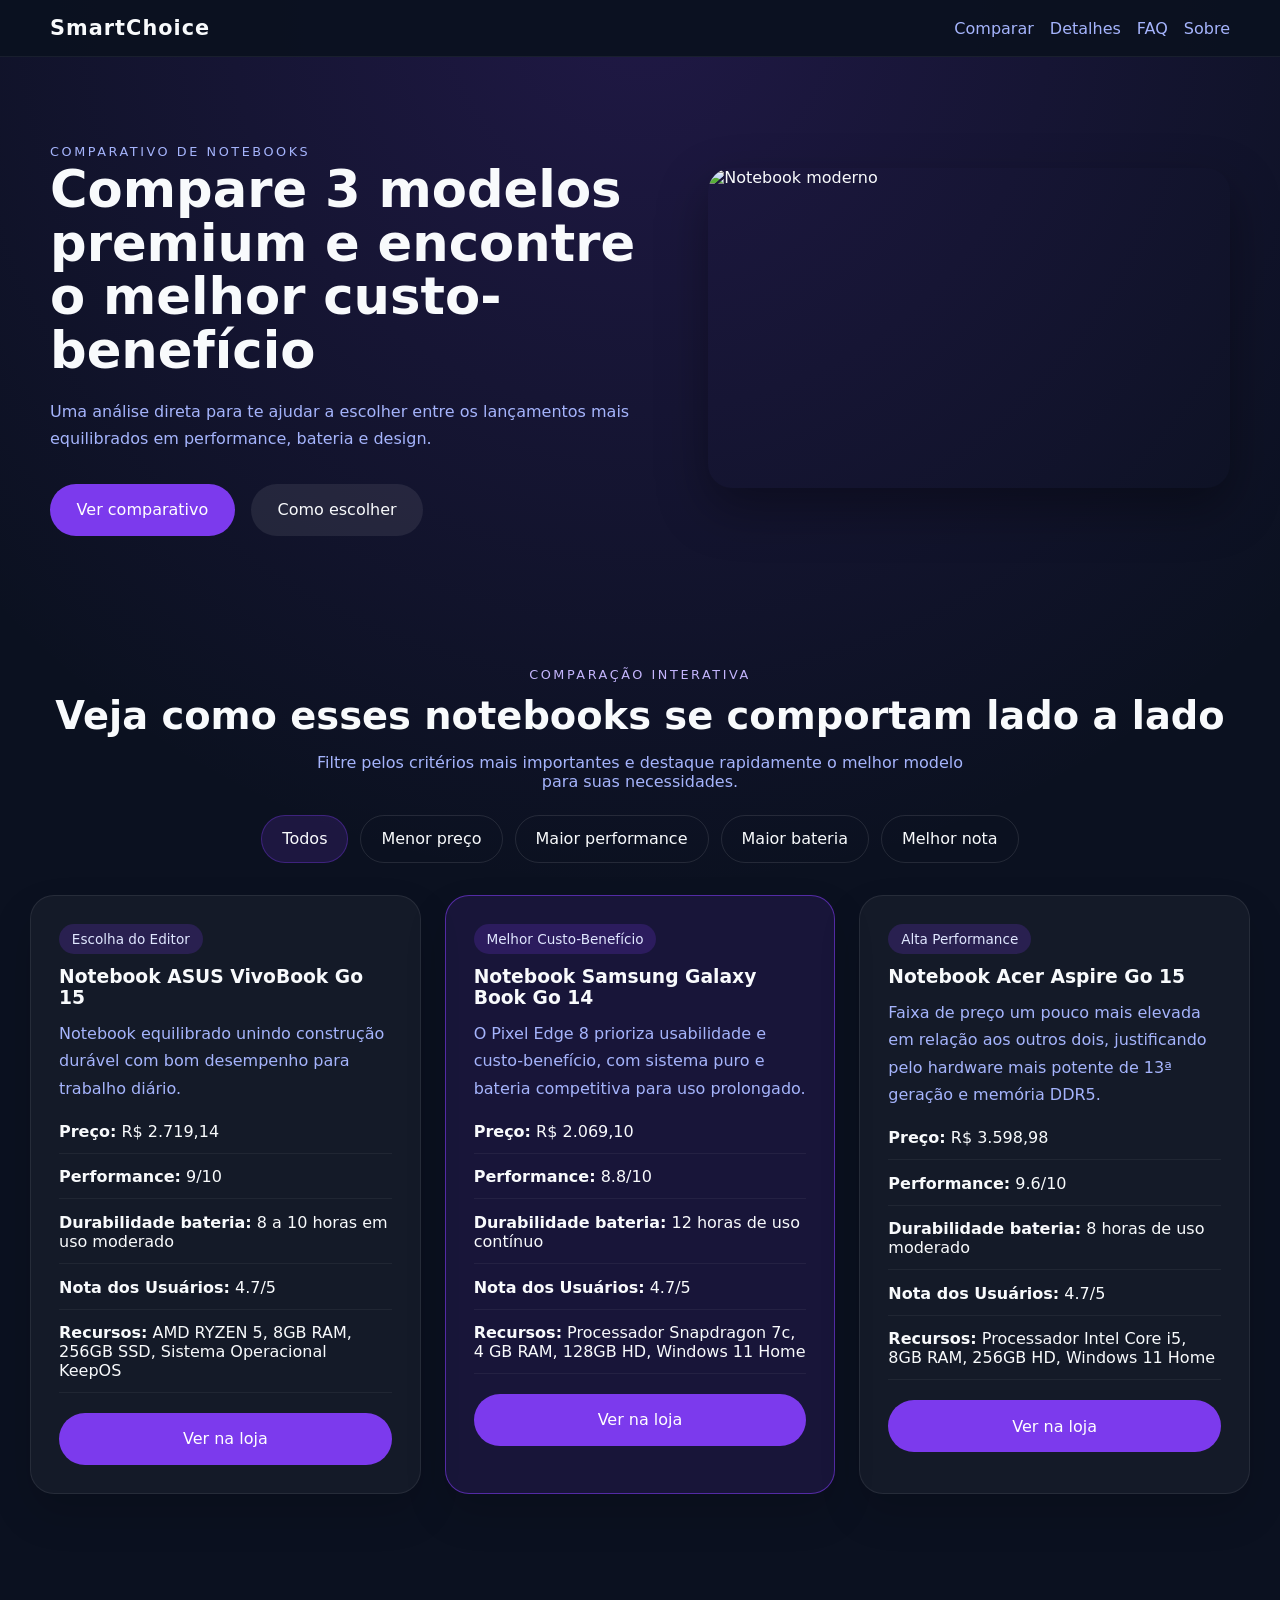
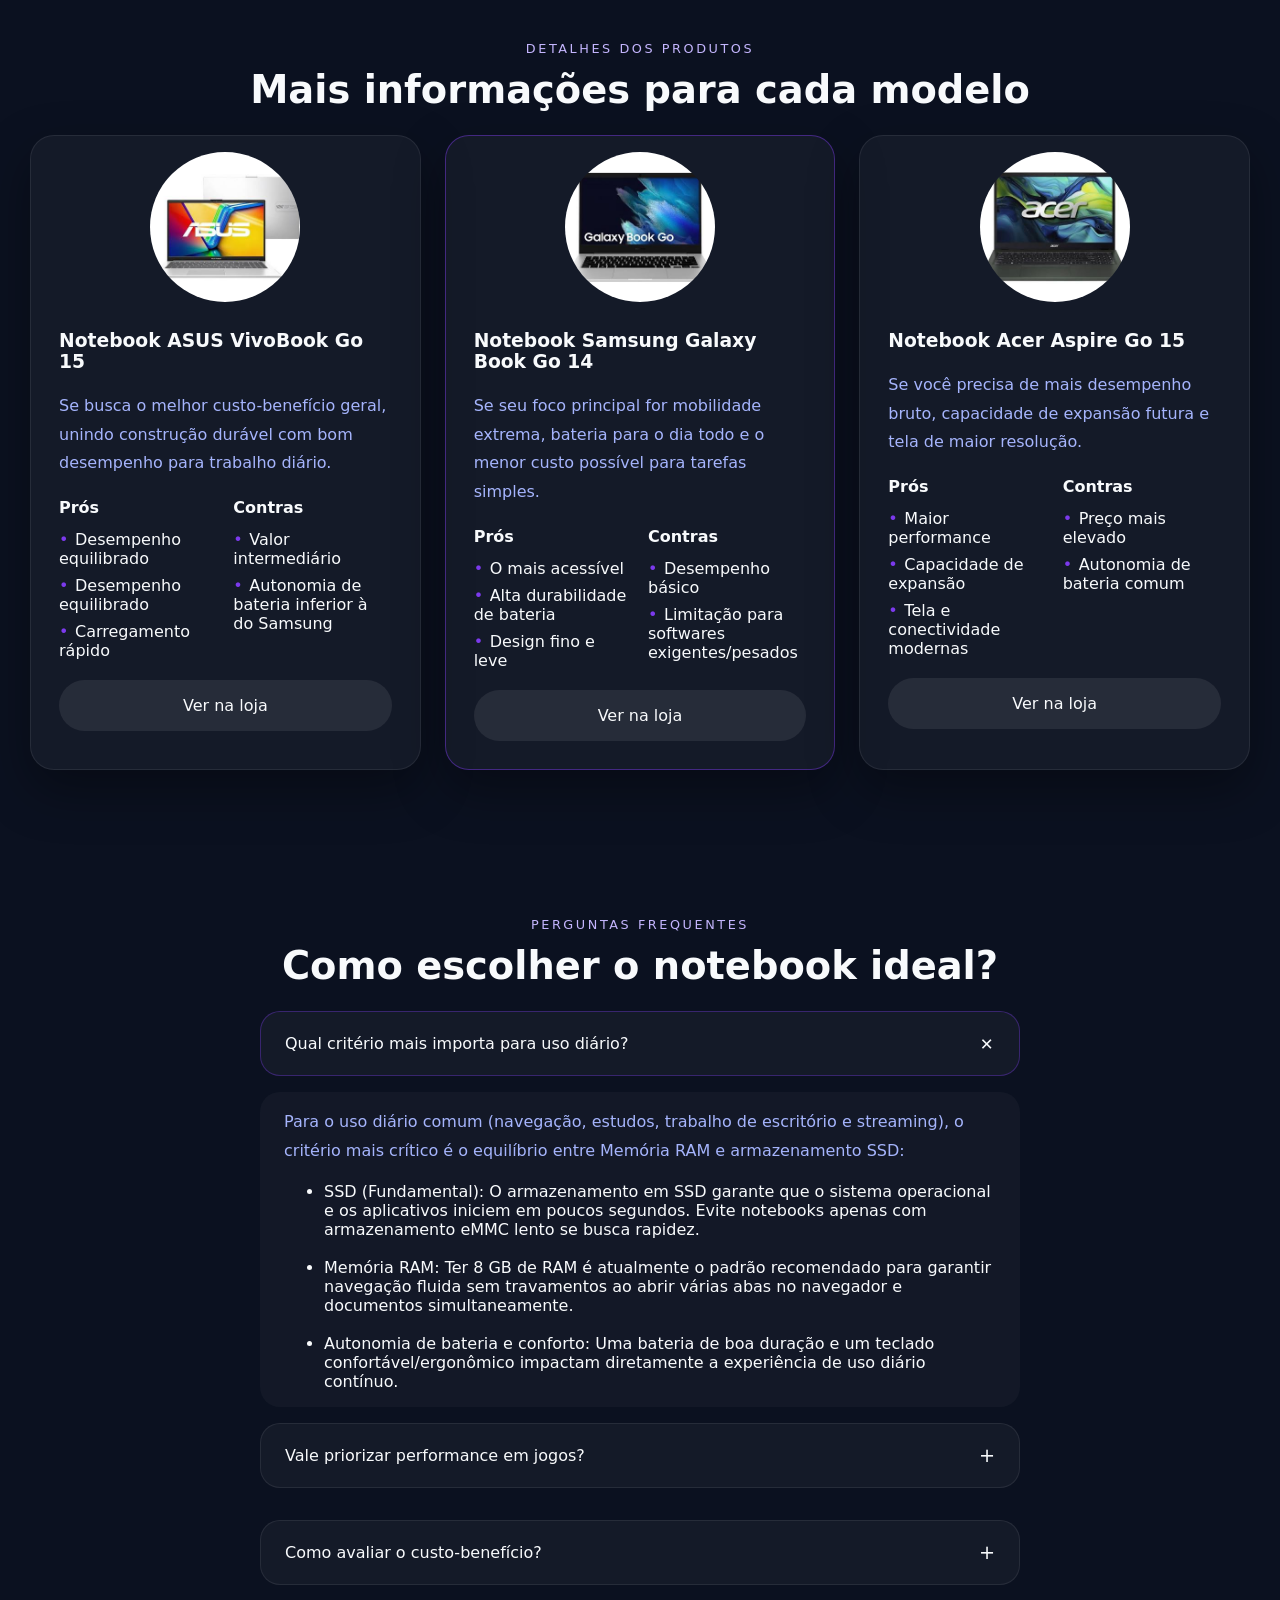
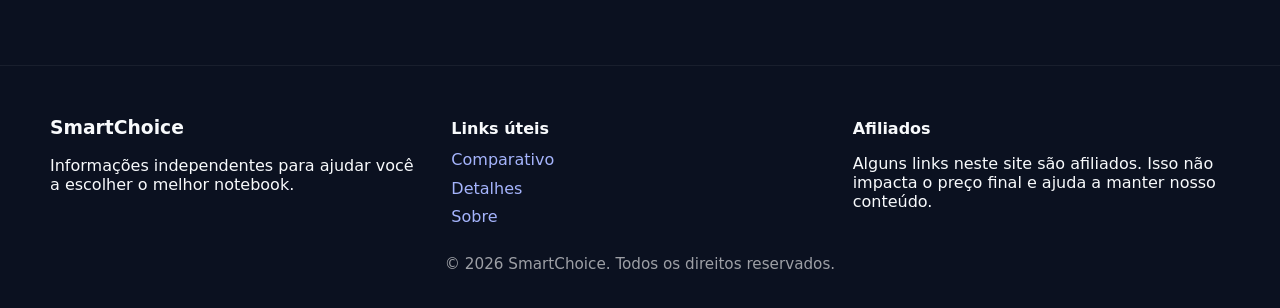
==== index.html @ 3fd03616 "add landing page MVP teste Google Ads" ====
<!DOCTYPE html>
<html lang="pt-BR">

<head>
    <meta charset="UTF-8" />
    <meta name="viewport" content="width=device-width, initial-scale=1.0" />
    <title>Comparativo de Produtos | SmartChoice</title>
    <link rel="stylesheet" href="css/style.css" />
</head>

<body>
    <header class="site-header">
        <div class="container header-inner">
            <a href="index.html" class="logo">SmartChoice</a>
            <nav class="main-nav">
                <a href="#comparativo">Comparar</a>
                <a href="#detalhes">Detalhes</a>
                <a href="#faq">FAQ</a>
                <a href="pages/sobre.html">Sobre</a>
            </nav>
        </div>
    </header>

    <main>
        <section class="hero">
            <div class="container hero-content">
                <div>
                    <p class="eyebrow">Comparativo de Notebooks</p>
                    <h1>Compare 3 modelos premium e encontre o melhor custo-benefício</h1>
                    <p>Uma análise direta para te ajudar a escolher entre os lançamentos mais equilibrados em
                        performance, bateria e design.</p>
                    <div class="hero-actions">
                        <a href="#comparativo" class="btn btn-primary">Ver comparativo</a>
                        <a href="#faq" class="btn btn-secondary">Como escolher</a>
                    </div>
                </div>
                <div class="hero-card">
                    <img src="https://images.unsplash.com/photo-1511707171634-5f897ff02aa9?auto=format&fit=crop&w=800&q=80"
                        alt="Notebook moderno" />
                </div>
            </div>
        </section>

        <section id="comparativo" class="section-comparison">
            <div class="container section-header">
                <span class="section-label">Comparação Interativa</span>
                <h2>Veja como esses notebooks se comportam lado a lado</h2>
                <p>Filtre pelos critérios mais importantes e destaque rapidamente o melhor modelo para suas
                    necessidades.</p>
            </div>

            <div class="comparison-filters">
                <button class="filter-btn active" data-criteria="all">Todos</button>
                <button class="filter-btn" data-criteria="preco">Menor preço</button>
                <button class="filter-btn" data-criteria="performance">Maior performance</button>
                <button class="filter-btn" data-criteria="durabilidade">Maior bateria</button>
                <button class="filter-btn" data-criteria="nota">Melhor nota</button>
            </div>

            <div class="comparison-grid">
                <div class="comparison-card">
                    <div class="card-head">
                        <span class="card-tag">Escolha do Editor</span>
                        <h3>Notebook ASUS VivoBook Go 15</h3>
                        <p>Notebook equilibrado unindo construção durável com bom desempenho para trabalho diário.</p>
                    </div>
                    <ul class="comparison-list">
                        <li><strong>Preço:</strong> R$ 2.719,14 </li>
                        <li><strong>Performance:</strong> 9/10</li>
                        <li><strong>Durabilidade bateria:</strong> 8 a 10 horas em uso moderado</li>
                        <li><strong>Nota dos Usuários:</strong> 4.7/5</li>
                        <li><strong>Recursos:</strong> AMD RYZEN 5, 8GB RAM, 256GB SSD, Sistema Operacional KeepOS</li>
                    </ul>
                    <a href="https://link.amazon/B0fWZZ9QC" target="_blank" rel="noopener" class="btn btn-primary">Ver
                        na
                        loja</a>
                </div>

                <div class="comparison-card highlight">
                    <div class="card-head">
                        <span class="card-tag">Melhor Custo-Benefício</span>
                        <h3>Notebook Samsung Galaxy Book Go 14</h3>
                        <p>O Pixel Edge 8 prioriza usabilidade e custo-benefício, com sistema puro e bateria competitiva
                            para uso prolongado.</p>
                    </div>
                    <ul class="comparison-list">
                        <li><strong>Preço:</strong> R$ 2.069,10</li>
                        <li><strong>Performance:</strong> 8.8/10</li>
                        <li><strong>Durabilidade bateria:</strong> 12 horas de uso contínuo</li>
                        <li><strong>Nota dos Usuários:</strong> 4.7/5</li>
                        <li><strong>Recursos:</strong> Processador Snapdragon 7c, 4 GB RAM, 128GB HD, Windows 11 Home
                        </li>
                    </ul>
                    <a href="https://link.amazon/B00CKFrEO" target="_blank" rel="noopener" class="btn btn-primary">Ver
                        na
                        loja</a>
                </div>

                <div class="comparison-card">
                    <div class="card-head">
                        <span class="card-tag">Alta Performance</span>
                        <h3>Notebook Acer Aspire Go 15</h3>
                        <p>Faixa de preço um pouco mais elevada em relação aos outros dois, justificando pelo hardware
                            mais potente de 13ª geração e memória DDR5.</p>
                    </div>
                    <ul class="comparison-list">
                        <li><strong>Preço:</strong> R$ 3.598,98</li>
                        <li><strong>Performance:</strong> 9.6/10</li>
                        <li><strong>Durabilidade bateria:</strong> 8 horas de uso moderado</li>
                        <li><strong>Nota dos Usuários:</strong> 4.7/5</li>
                        <li><strong>Recursos:</strong> Processador Intel Core i5, 8GB RAM, 256GB HD, Windows 11 Home
                        </li>
                    </ul>
                    <a href="https://link.amazon/B01IWpJRs" target="_blank" rel="noopener" class="btn btn-primary">Ver
                        na
                        loja</a>
                </div>
            </div>
        </section>

        <section id="detalhes" class="section-details">
            <div class="container section-header">
                <span class="section-label">Detalhes dos Produtos</span>
                <h2>Mais informações para cada modelo</h2>
            </div>

            <div class="product-details-grid">
                <article class="product-card">
                    <div class="image-wrapper">
                        <img src="img/Asus VivoBook.jpg" alt="Galaxy Nova S23" />
                    </div>

                    <div class="product-body">
                        <h3>Notebook ASUS VivoBook Go 15</h3>
                        <p>Se busca o melhor custo-benefício geral, unindo construção durável com bom desempenho para
                            trabalho diário.</p>
                        <div class="pros-cons">
                            <div>
                                <h4>Prós</h4>
                                <ul>
                                    <li>Desempenho equilibrado</li>
                                    <li>Desempenho equilibrado</li>
                                    <li>Carregamento rápido</li>
                                </ul>
                            </div>
                            <div>
                                <h4>Contras</h4>
                                <ul>
                                    <li>Valor intermediário</li>
                                    <li>Autonomia de bateria inferior à do Samsung</li>
                                </ul>
                            </div>
                        </div>
                        <a href="https://link.amazon/B0fWZZ9QC" target="_blank" rel="noopener"
                            class="btn btn-secondary">Ver
                            na loja</a>
                    </div>
                </article>

                <article class="product-card featured-card">
                    <div class="image-wrapper">
                        <img src="img/Galaxy book.jpg" alt="Pixel Edge 8" />
                    </div>

                    <div class="product-body">
                        <h3>Notebook Samsung Galaxy Book Go 14</h3>
                        <p>Se seu foco principal for mobilidade extrema, bateria para o dia todo e o menor custo
                            possível para tarefas simples.</p>
                        <div class="pros-cons">
                            <div>
                                <h4>Prós</h4>
                                <ul>
                                    <li>O mais acessível</li>
                                    <li>Alta durabilidade de bateria</li>
                                    <li>Design fino e leve</li>
                                </ul>
                            </div>
                            <div>
                                <h4>Contras</h4>
                                <ul>
                                    <li>Desempenho básico</li>
                                    <li>Limitação para softwares exigentes/pesados</li>
                                </ul>
                            </div>
                        </div>
                        <a href="https://link.amazon/B00CKFrEO" target="_blank" rel="noopener"
                            class="btn btn-secondary">Ver na loja</a>
                    </div>
                </article>

                <article class="product-card">
                    <div class="image-wrapper">
                        <img src="img/Acer Aspire.jpg" alt="iFocus 15" />
                    </div>
                    <div class="product-body">
                        <h3>Notebook Acer Aspire Go 15</h3>
                        <p>Se você precisa de mais desempenho bruto, capacidade de expansão futura e tela de maior
                            resolução.</p>
                        <div class="pros-cons">
                            <div>
                                <h4>Prós</h4>
                                <ul>
                                    <li>Maior performance</li>
                                    <li>Capacidade de expansão</li>
                                    <li>Tela e conectividade modernas</li>
                                </ul>
                            </div>
                            <div>
                                <h4>Contras</h4>
                                <ul>
                                    <li>Preço mais elevado</li>
                                    <li>Autonomia de bateria comum</li>
                                </ul>
                            </div>
                        </div>
                        <a href="https://link.amazon/B01IWpJRs" target="_blank" rel="noopener"
                            class="btn btn-secondary">Ver
                            na loja</a>
                    </div>
                </article>
            </div>
        </section>

        <section id="faq" class="section-faq">
            <div class="container section-header">
                <span class="section-label">Perguntas Frequentes</span>
                <h2>Como escolher o notebook ideal?</h2>
            </div>
            <div class="faq-accordion">
                <button class="accordion-item active">
                    <span>Qual critério mais importa para uso diário?</span>
                    <span class="accordion-icon">+</span>
                </button>
                <div class="accordion-panel">
                    <p>Para o uso diário comum (navegação, estudos, trabalho de escritório e streaming), o critério mais
                        crítico é o equilíbrio entre Memória RAM e armazenamento SSD:</p>

                    <ul>
                        <li>SSD (Fundamental): O armazenamento em SSD garante que o sistema operacional e os aplicativos
                            iniciem em poucos segundos. Evite notebooks apenas com armazenamento eMMC lento se busca
                            rapidez.</li><br>
                        <li>Memória RAM: Ter 8 GB de RAM é atualmente o padrão recomendado para garantir navegação
                            fluida sem travamentos ao abrir várias abas no navegador e documentos simultaneamente.</li>
                        <br>
                        <li>Autonomia de bateria e conforto: Uma bateria de boa duração e um teclado
                            confortável/ergonômico impactam diretamente a experiência de uso diário contínuo.</li>
                    </ul>
                </div>

                <button class="accordion-item">
                    <span>Vale priorizar performance em jogos?</span>
                    <span class="accordion-icon">+</span>
                </button>
                <div class="accordion-panel">
                    <p>Apenas se o foco em jogos for uma prioridade real da sua rotina.</p>
                    <ul>
                        <li>Notebooks comuns / de entrada: Geralmente possuem placas de vídeo integradas (como Intel
                            UHD/Iris Xe ou AMD Radeon Graphics). Eles conseguem rodar apenas jogos leves ou antigos em
                            configurações baixas.</li><br>
                        <li>Notebooks gamers / com foco em gráficos: Exigem placa de vídeo dedicada (GPU) e sistemas de
                            refrigeração robustos.</li><br>
                        <li>Pontos de atenção: Priorizar performance em jogos eleva consideravelmente o preço do
                            notebook, aumenta o peso/tamanho do aparelho e reduz bastante a autonomia da bateria fora da
                            tomada. Se você não pretende jogar com frequência, vale mais a pena investir em um modelo
                            intermediário leve e focado em produtividade.</li>
                    </ul>
                </div>

                <button class="accordion-item">
                    <span>Como avaliar o custo-benefício?</span>
                    <span class="accordion-icon">+</span>
                </button>
                <div class="accordion-panel">
                    <p>O custo-benefício não significa escolher o notebook mais barato, mas sim o modelo que entrega o
                        máximo de recursos necessários pelo menor preço possível. Para avaliar:</p>
                    <ul>
                        <li>Compare a ficha técnica na mesma faixa de preço: Verifique se o modelo oferece processador
                            mais recente (ex.: gerações mais novas da Intel ou AMD), tipo de memória mais rápida (ex.:
                            DDR5 em vez de DDR4) e tela Full HD.</li><br>
                        <li>Verifique a durabilidade e construção: Materiais de boa qualidade e certificações de
                            resistência aumentam o tempo de vida útil do equipamento sem necessidade de trocas precoces.
                        </li><br>
                        <li>Calcule a margem para expansão: Um notebook um pouco mais em conta, mas que permite
                            adicionar mais memória RAM ou SSD no futuro, costuma ter um custo-benefício superior a longo
                            prazo do que um modelo totalmente soldado.</li>
                    </ul>
                </div>
            </div>
        </section>
    </main>

    <footer class="site-footer">
        <div class="container footer-grid">
            <div>
                <h3>SmartChoice</h3>
                <p>Informações independentes para ajudar você a escolher o melhor notebook.</p>
            </div>
            <div>
                <h4>Links úteis</h4>
                <ul>
                    <li><a href="#comparativo">Comparativo</a></li>
                    <li><a href="#detalhes">Detalhes</a></li>
                    <li><a href="pages/sobre.html">Sobre</a></li>
                </ul>
            </div>
            <div>
                <h4>Afiliados</h4>
                <p>Alguns links neste site são afiliados. Isso não impacta o preço final e ajuda a manter nosso
                    conteúdo.</p>
            </div>
        </div>
        <div class="footer-bottom">
            <p>© 2026 SmartChoice. Todos os direitos reservados.</p>
        </div>
    </footer>

    <script src="js/main.js"></script>
</body>

</html>
---- css/style.css ----
:root {
  --bg: #0b1120;
  --surface: #111827;
  --surface-alt: #161f36;
  --text: #f8fafc;
  --muted: #a5b4fc;
  --accent: #7c3aed;
  --accent-soft: #c4b5fd;
  --border: rgba(255, 255, 255, 0.08);
  --shadow: 0 20px 50px rgba(0, 0, 0, 0.35);
  --radius: 24px;
  --max-width: 1180px;
}

* {
  box-sizing: border-box;
}

html {
  scroll-behavior: smooth;
}

body {
  margin: 0;
  font-family:
    Inter,
    system-ui,
    -apple-system,
    BlinkMacSystemFont,
    "Segoe UI",
    sans-serif;
  color: var(--text);
  background:
    radial-gradient(circle at top, rgba(124, 58, 237, 0.18), transparent 25%),
    #0b1120;
}

img {
  max-width: 100%;
  display: block;
}

a {
  color: inherit;
  text-decoration: none;
}

button {
  font: inherit;
}

.container {
  width: min(100%, calc(100vw - 2rem));
  max-width: var(--max-width);
  margin: 0 auto;
}

.site-header {
  position: sticky;
  top: 0;
  z-index: 20;
  background: rgba(11, 17, 32, 0.95);
  border-bottom: 1px solid rgba(255, 255, 255, 0.06);
}

.header-inner {
  display: flex;
  align-items: center;
  justify-content: space-between;
  gap: 1rem;
  padding: 1rem 0;
}

.logo {
  font-size: 1.3rem;
  font-weight: 700;
  letter-spacing: 0.05em;
}

.main-nav {
  display: flex;
  flex-wrap: wrap;
  gap: 1rem;
}

.main-nav a {
  color: var(--muted);
  transition: color 0.2s ease;
}

.main-nav a:hover {
  color: var(--text);
}

.hero {
  padding: 4rem 0 2rem;
}

.hero-content {
  display: grid;
  gap: 2rem;
  align-items: center;
}

.hero-content > div {
  max-width: 640px;
}

.eyebrow {
  display: inline-block;
  margin-bottom: 1rem;
  color: var(--accent);
  text-transform: uppercase;
  letter-spacing: 0.2em;
  font-size: 0.8rem;
}

.hero h1 {
  margin: 0;
  font-size: clamp(2.5rem, 4vw, 4rem);
  line-height: 1.05;
}

.hero p {
  margin: 1.25rem 0 0;
  color: var(--muted);
  max-width: 44rem;
  line-height: 1.7;
}

.hero-actions {
  display: flex;
  flex-wrap: wrap;
  gap: 1rem;
  margin-top: 2rem;
}

.hero-card {
  position: relative;
  min-height: 320px;
  border-radius: var(--radius);
  overflow: hidden;
  box-shadow: var(--shadow);
}

.hero-card img {
  width: 100%;
  height: 100%;
  object-fit: cover;
}

.btn {
  display: inline-flex;
  align-items: center;
  justify-content: center;
  padding: 0.95rem 1.6rem;
  border-radius: 999px;
  border: 1px solid transparent;
  transition:
    transform 0.2s ease,
    background-color 0.2s ease,
    color 0.2s ease;
}

.btn-primary {
  background: var(--accent);
  color: #fff;
}

.btn-primary:hover {
  transform: translateY(-1px);
  background: #6d28d9;
}

.btn-secondary {
  background: rgba(255, 255, 255, 0.08);
  color: var(--text);
}

.btn-secondary:hover {
  transform: translateY(-1px);
  background: rgba(255, 255, 255, 0.14);
}

.section-comparison{
    padding: 3rem 0;
    margin: 0 30px;
}

.section-header {
  text-align: center;
  padding: 3rem 0 1.5rem;
}

.section-header h2 {
  margin: 0.75rem auto 0;
  font-size: clamp(2rem, 3vw, 2.7rem);
  line-height: 1.1;
}

.section-header p {
  margin: 1rem auto 0;
  color: var(--muted);
  max-width: 42rem;
}

.section-label {
  color: var(--accent-soft);
  letter-spacing: 0.2em;
  text-transform: uppercase;
  font-size: 0.8rem;
}

.comparison-filters {
  display: flex;
  flex-wrap: wrap;
  gap: 0.75rem;
  justify-content: center;
  margin-bottom: 2rem;
}

.filter-btn {
  border: 1px solid rgba(255, 255, 255, 0.1);
  background: transparent;
  color: var(--text);
  padding: 0.85rem 1.25rem;
  border-radius: 999px;
  cursor: pointer;
}

.filter-btn.active,
.filter-btn:hover {
  background: rgba(124, 58, 237, 0.16);
  border-color: rgba(124, 58, 237, 0.35);
}

.comparison-grid {
  display: grid;
  gap: 1.5rem;
  grid-template-columns: repeat(auto-fit, minmax(240px, 1fr));
}

.comparison-card {
  padding: 1.75rem;
  border-radius: var(--radius);
  background: rgba(255, 255, 255, 0.04);
  border: 1px solid var(--border);
  box-shadow: 0 20px 40px rgba(0, 0, 0, 0.15);
  display: flex;
  flex-direction: column;
  gap: 1.25rem;
}

.comparison-card.highlight {
  border-color: rgba(124, 58, 237, 0.6);
  background: rgba(124, 58, 237, 0.12);
}

.card-head {
  display: flex;
  flex-direction: column;
  gap: 0.75rem;
}

.card-tag {
  display: inline-flex;
  align-items: center;
  padding: 0.45rem 0.8rem;
  background: rgba(124, 58, 237, 0.2);
  color: #e0e7ff;
  border-radius: 999px;
  font-size: 0.85rem;
  width: fit-content;
}

.comparison-card h3 {
  margin: 0;
}

.comparison-card p {
  margin: 0;
  color: var(--muted);
  line-height: 1.7;
}

.comparison-list {
  list-style: none;
  margin: 0;
  padding: 0;
  display: grid;
  gap: 0.85rem;
}

.comparison-list li {
  color: var(--text);
  border-bottom: 1px solid rgba(255, 255, 255, 0.05);
  padding-bottom: 0.75rem;
}

.section-details {
  padding: 3rem 0;
  margin: 0 30px;
}

.product-details-grid {
  display: grid;
  gap: 1.5rem;
}

/* Container da imagem */
.image-wrapper {
    width: 150px;
    height: 150px;
    margin: 0 auto;
    margin-top: 1rem;
    border-radius: 50%;
    overflow: hidden;
    transition: border-radius 0.4s ease;
    cursor: pointer;
}

.image-wrapper:hover {
    border-radius: 8px;             /* Fica completamente quadrado */
    /* Ou use border-radius: 8px; para ficar com cantos suaves */
}

.image-wrapper img {
    display: block;
    width: 100%;
    height: 100%;
    object-fit: cover;
}

.product-card {
  background: rgba(255, 255, 255, 0.04);
  border: 1px solid var(--border);
  border-radius: var(--radius);
  overflow: hidden;
  box-shadow: var(--shadow);
}

.product-card.featured-card {
  border-color: rgba(124, 58, 237, 0.45);
}

.product-body {
  padding: 1.75rem;
  display: grid;
  gap: 1.25rem;
}

.product-body h3 {
  margin: 0;
}

.product-body p {
  margin: 0;
  color: var(--muted);
  line-height: 1.8;
}

.pros-cons {
  display: grid;
  gap: 1rem;
}

.pros-cons h4 {
  margin: 0 0 0.8rem;
  font-size: 1rem;
}

.pros-cons ul {
  list-style: none;
  margin: 0;
  padding: 0;
  display: grid;
  gap: 0.5rem;
}

.pros-cons li::before {
  content: "•";
  color: var(--accent);
  display: inline-block;
  width: 1rem;
}

.section-faq {
  padding: 3rem 0 4rem;
}

.faq-accordion {
  display: grid;
  gap: 1rem;
  max-width: 760px;
  margin: 0 auto;
}

.accordion-item {
  width: 100%;
  padding: 1.25rem 1.5rem;
  border: 1px solid rgba(255, 255, 255, 0.08);
  border-radius: 1.25rem;
  background: rgba(255, 255, 255, 0.04);
  color: var(--text);
  display: flex;
  align-items: center;
  justify-content: space-between;
  gap: 1rem;
  cursor: pointer;
}

.accordion-item.active {
  border-color: rgba(124, 58, 237, 0.35);
}

.accordion-icon {
  font-size: 1.2rem;
  transition: transform 0.2s ease;
}

.accordion-item.active .accordion-icon {
  transform: rotate(45deg);
}

.accordion-panel {
  max-height: 0;
  overflow: hidden;
  transition: max-height 0.28s ease;
  background: rgba(255, 255, 255, 0.03);
  border-radius: 1.25rem;
  padding: 0 1.5rem;
}

.accordion-panel p {
  margin: 1rem 0;
  color: var(--muted);
  line-height: 1.8;
}

.site-footer {
  padding: 2rem 0 1.25rem;
  border-top: 1px solid rgba(255, 255, 255, 0.06);
}

.footer-grid {
  display: grid;
  gap: 1.5rem;
  grid-template-columns: repeat(auto-fit, minmax(220px, 1fr));
  align-items: start;
}

.footer-grid h4 {
  margin-bottom: 0.75rem;
}

.footer-grid ul {
  list-style: none;
  padding: 0;
  margin: 0;
  display: grid;
  gap: 0.6rem;
}

.footer-grid a {
  color: var(--muted);
}

.footer-bottom {
  margin-top: 1.75rem;
  color: rgba(255, 255, 255, 0.6);
  font-size: 0.95rem;
  text-align: center;
}

@media (min-width: 768px) {
  .hero-content {
    grid-template-columns: 1.2fr 1fr;
  }

  .comparison-grid {
    grid-template-columns: repeat(3, minmax(0, 1fr));
  }

  .product-details-grid {
    grid-template-columns: repeat(3, minmax(0, 1fr));
  }

  .pros-cons {
    grid-template-columns: 1fr 1fr;
  }
}

@media (max-width: 700px) {
  .header-inner {
    flex-direction: column;
    align-items: flex-start;
  }

  .main-nav {
    justify-content: flex-start;
  }
}

@media (max-width: 560px) {
  .section-header {
    text-align: left;
  }

  .hero-actions {
    flex-direction: column;
    align-items: stretch;
  }

  .btn {
    width: 100%;
  }
}
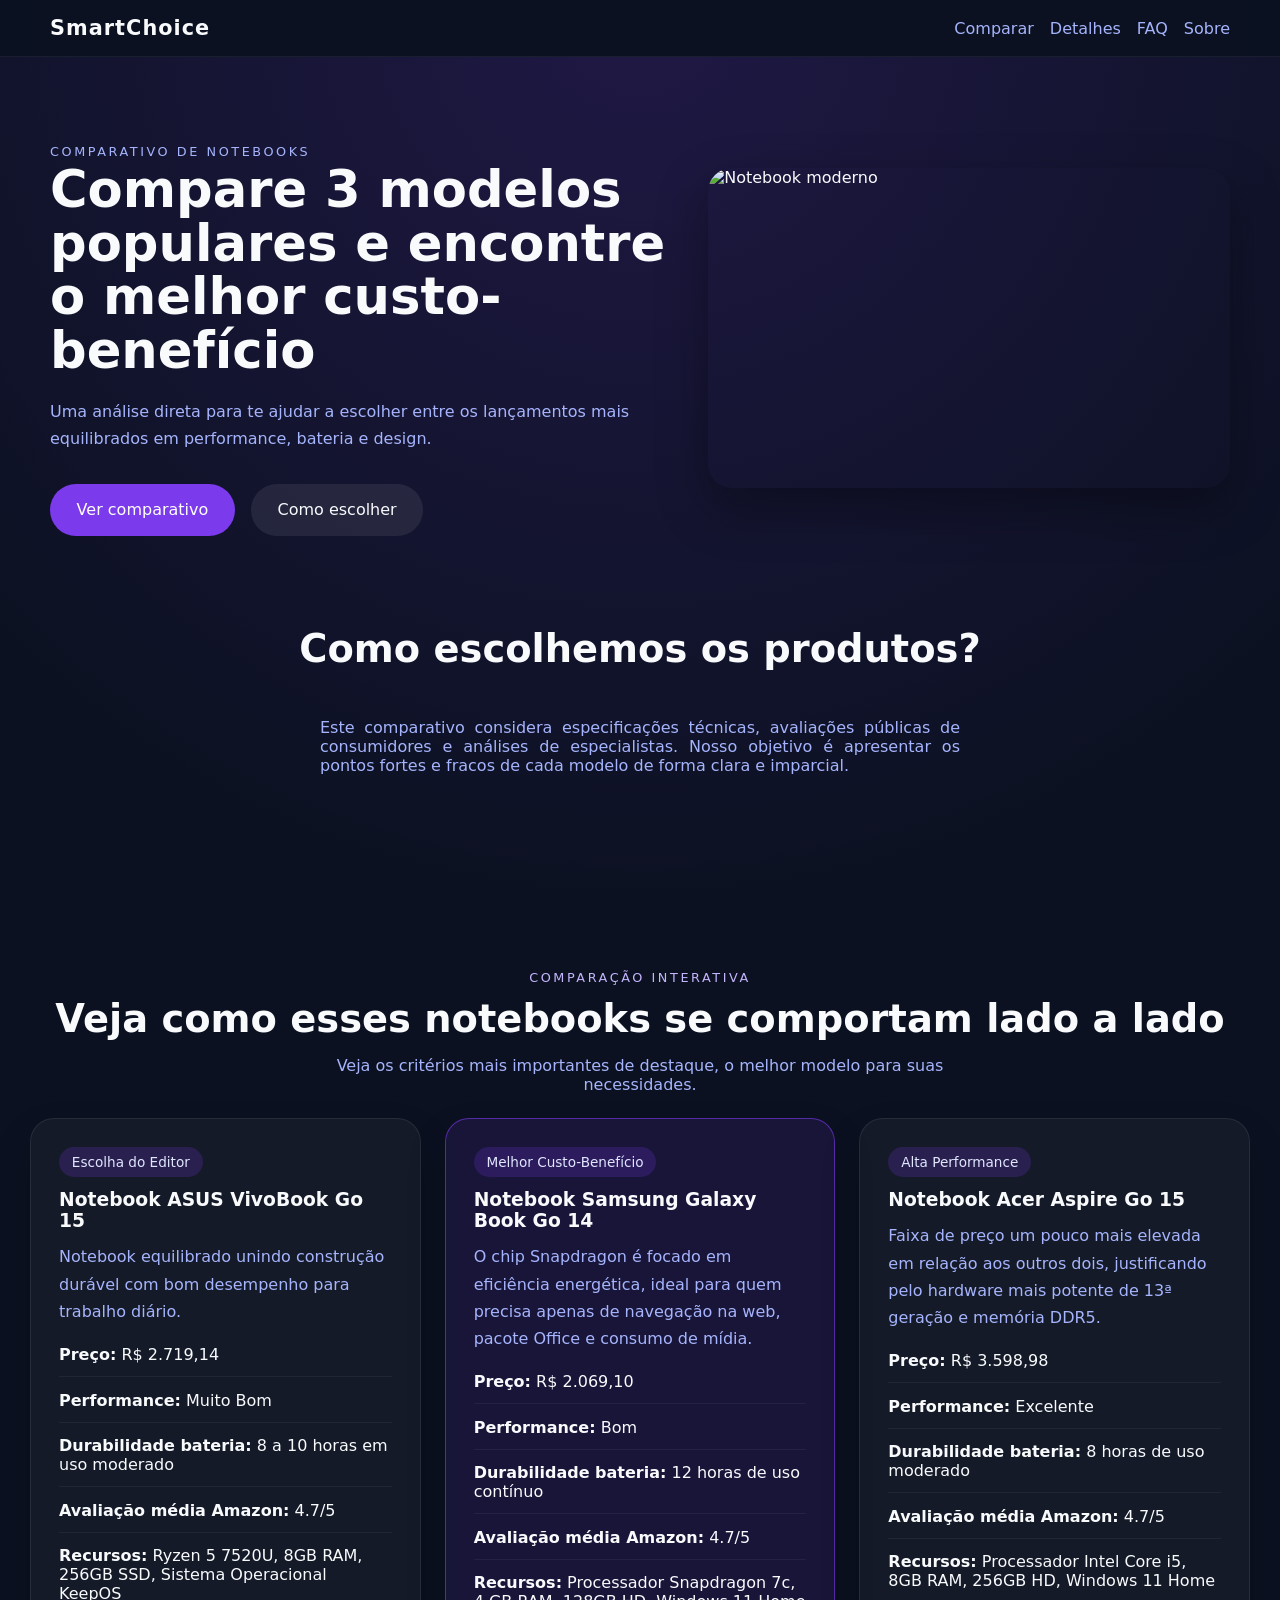
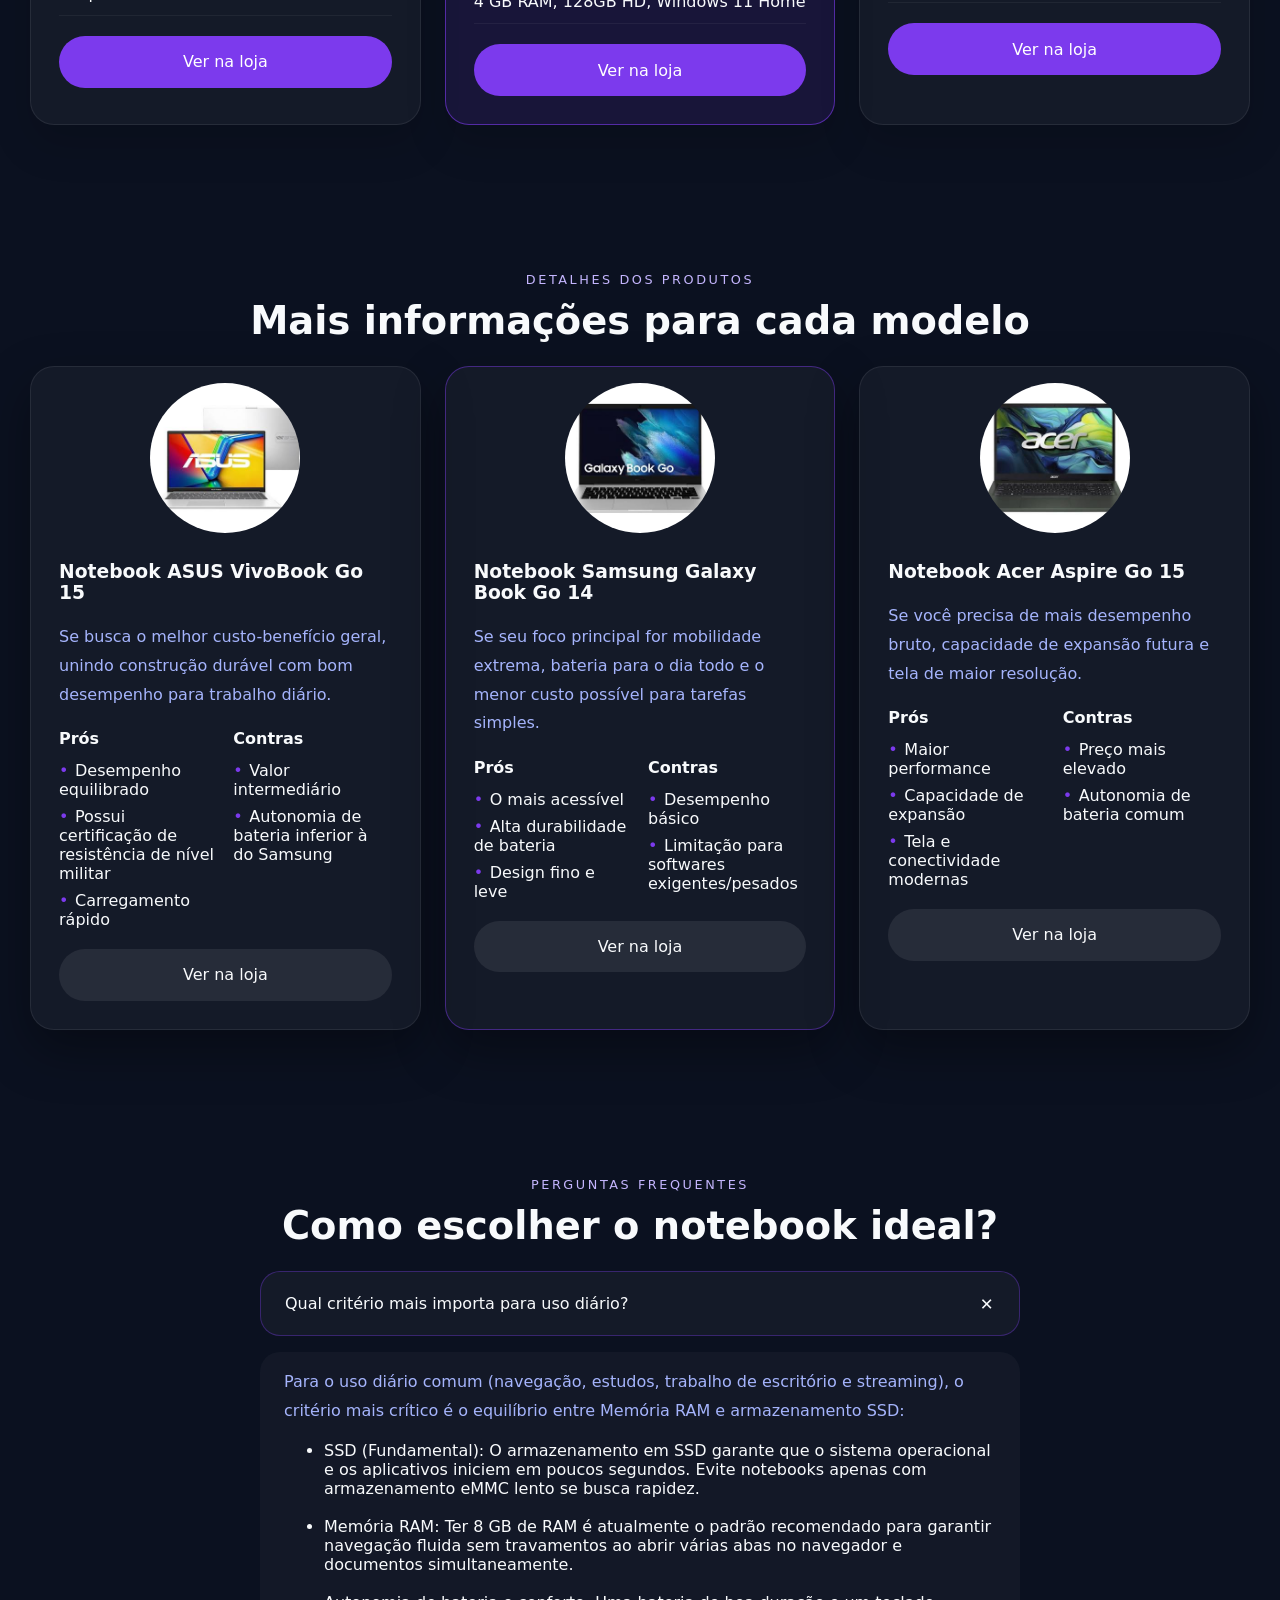
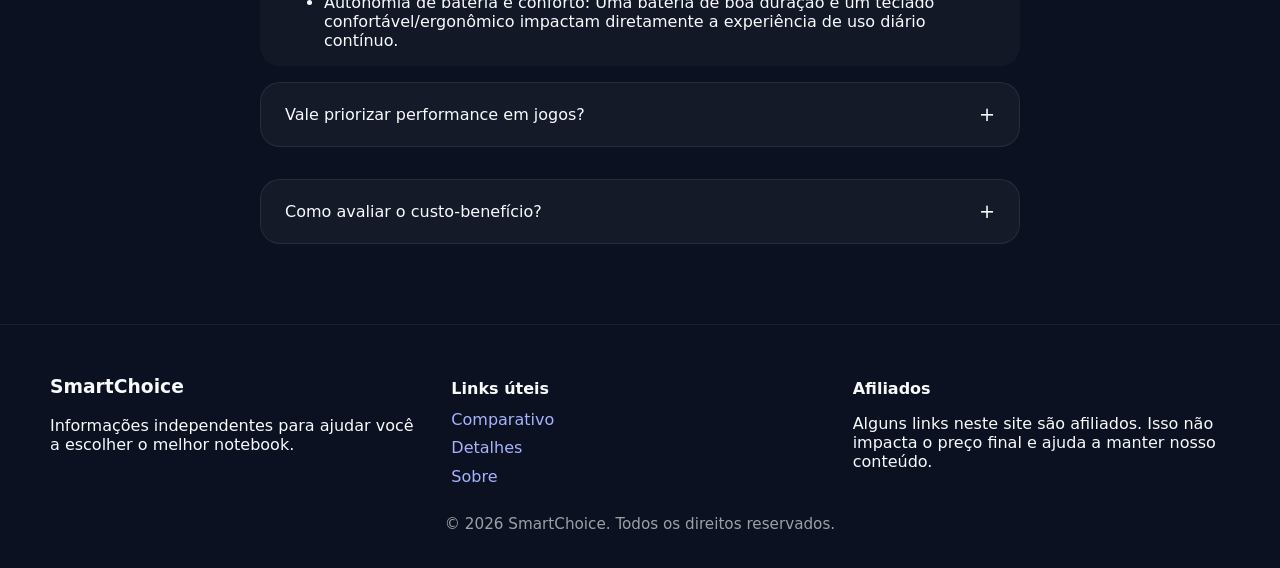
==== commit d91e012b: "correções textos e css" ====
--- a/index.html
+++ b/index.html
@@ -26,7 +26,7 @@
             <div class="container hero-content">
                 <div>
                     <p class="eyebrow">Comparativo de Notebooks</p>
-                    <h1>Compare 3 modelos premium e encontre o melhor custo-benefício</h1>
+                    <h1>Compare 3 modelos populares e encontre o melhor custo-benefício</h1>
                     <p>Uma análise direta para te ajudar a escolher entre os lançamentos mais equilibrados em
                         performance, bateria e design.</p>
                     <div class="hero-actions">
@@ -41,21 +41,28 @@
             </div>
         </section>
 
+        <section class="section-intro">
+            <div class="container intro-content">
+                <h1>Como escolhemos os produtos?</h1>
+                <p>Este comparativo considera especificações técnicas, avaliações públicas de consumidores e análises de especialistas. Nosso objetivo é apresentar os pontos fortes e fracos de cada modelo de forma clara e imparcial.</p>
+            </div>
+        </section>
+
         <section id="comparativo" class="section-comparison">
             <div class="container section-header">
                 <span class="section-label">Comparação Interativa</span>
                 <h2>Veja como esses notebooks se comportam lado a lado</h2>
-                <p>Filtre pelos critérios mais importantes e destaque rapidamente o melhor modelo para suas
+                <p>Veja os critérios mais importantes de destaque, o melhor modelo para suas
                     necessidades.</p>
             </div>
 
-            <div class="comparison-filters">
-                <button class="filter-btn active" data-criteria="all">Todos</button>
+            <!-- <div class="comparison-filters">
+                <button class="filter-btn " data-criteria="all">Todos</button>
                 <button class="filter-btn" data-criteria="preco">Menor preço</button>
                 <button class="filter-btn" data-criteria="performance">Maior performance</button>
                 <button class="filter-btn" data-criteria="durabilidade">Maior bateria</button>
                 <button class="filter-btn" data-criteria="nota">Melhor nota</button>
-            </div>
+            </div> -->
 
             <div class="comparison-grid">
                 <div class="comparison-card">
@@ -66,10 +73,10 @@
                     </div>
                     <ul class="comparison-list">
                         <li><strong>Preço:</strong> R$ 2.719,14 </li>
-                        <li><strong>Performance:</strong> 9/10</li>
+                        <li><strong>Performance:</strong> Muito Bom</li>
                         <li><strong>Durabilidade bateria:</strong> 8 a 10 horas em uso moderado</li>
-                        <li><strong>Nota dos Usuários:</strong> 4.7/5</li>
-                        <li><strong>Recursos:</strong> AMD RYZEN 5, 8GB RAM, 256GB SSD, Sistema Operacional KeepOS</li>
+                        <li><strong>Avaliação média Amazon:</strong> 4.7/5</li>
+                        <li><strong>Recursos:</strong> Ryzen 5 7520U, 8GB RAM, 256GB SSD, Sistema Operacional KeepOS</li>
                     </ul>
                     <a href="https://link.amazon/B0fWZZ9QC" target="_blank" rel="noopener" class="btn btn-primary">Ver
                         na
@@ -80,14 +87,13 @@
                     <div class="card-head">
                         <span class="card-tag">Melhor Custo-Benefício</span>
                         <h3>Notebook Samsung Galaxy Book Go 14</h3>
-                        <p>O Pixel Edge 8 prioriza usabilidade e custo-benefício, com sistema puro e bateria competitiva
-                            para uso prolongado.</p>
+                        <p>O chip Snapdragon é focado em eficiência energética, ideal para quem precisa apenas de navegação na web, pacote Office e consumo de mídia.</p>
                     </div>
                     <ul class="comparison-list">
                         <li><strong>Preço:</strong> R$ 2.069,10</li>
-                        <li><strong>Performance:</strong> 8.8/10</li>
+                        <li><strong>Performance:</strong> Bom</li>
                         <li><strong>Durabilidade bateria:</strong> 12 horas de uso contínuo</li>
-                        <li><strong>Nota dos Usuários:</strong> 4.7/5</li>
+                        <li><strong>Avaliação média Amazon:</strong> 4.7/5</li>
                         <li><strong>Recursos:</strong> Processador Snapdragon 7c, 4 GB RAM, 128GB HD, Windows 11 Home
                         </li>
                     </ul>
@@ -105,9 +111,9 @@
                     </div>
                     <ul class="comparison-list">
                         <li><strong>Preço:</strong> R$ 3.598,98</li>
-                        <li><strong>Performance:</strong> 9.6/10</li>
+                        <li><strong>Performance:</strong> Excelente</li>
                         <li><strong>Durabilidade bateria:</strong> 8 horas de uso moderado</li>
-                        <li><strong>Nota dos Usuários:</strong> 4.7/5</li>
+                        <li><strong>Avaliação média Amazon:</strong> 4.7/5</li>
                         <li><strong>Recursos:</strong> Processador Intel Core i5, 8GB RAM, 256GB HD, Windows 11 Home
                         </li>
                     </ul>
@@ -139,7 +145,7 @@
                                 <h4>Prós</h4>
                                 <ul>
                                     <li>Desempenho equilibrado</li>
-                                    <li>Desempenho equilibrado</li>
+                                    <li>Possui certificação de resistência de nível militar</li>
                                     <li>Carregamento rápido</li>
                                 </ul>
                             </div>
--- a/css/style.css
+++ b/css/style.css
@@ -211,6 +211,26 @@
   font-size: 0.8rem;
 }
 
+.section-intro {
+  padding: 3rem 0;
+  margin: 0 30px;
+}
+
+.intro-content p {
+  padding: 3rem 0;
+  max-width: 640px;
+  margin: 0 auto;
+  text-align: justify;
+  color: var(--muted);
+}
+
+.intro-content h1 {
+  margin: 0.75rem auto 0;
+  font-size: clamp(2rem, 3vw, 2.7rem);
+  line-height: 1.1;
+  text-align: center;
+}
+
 .comparison-filters {
   display: flex;
   flex-wrap: wrap;
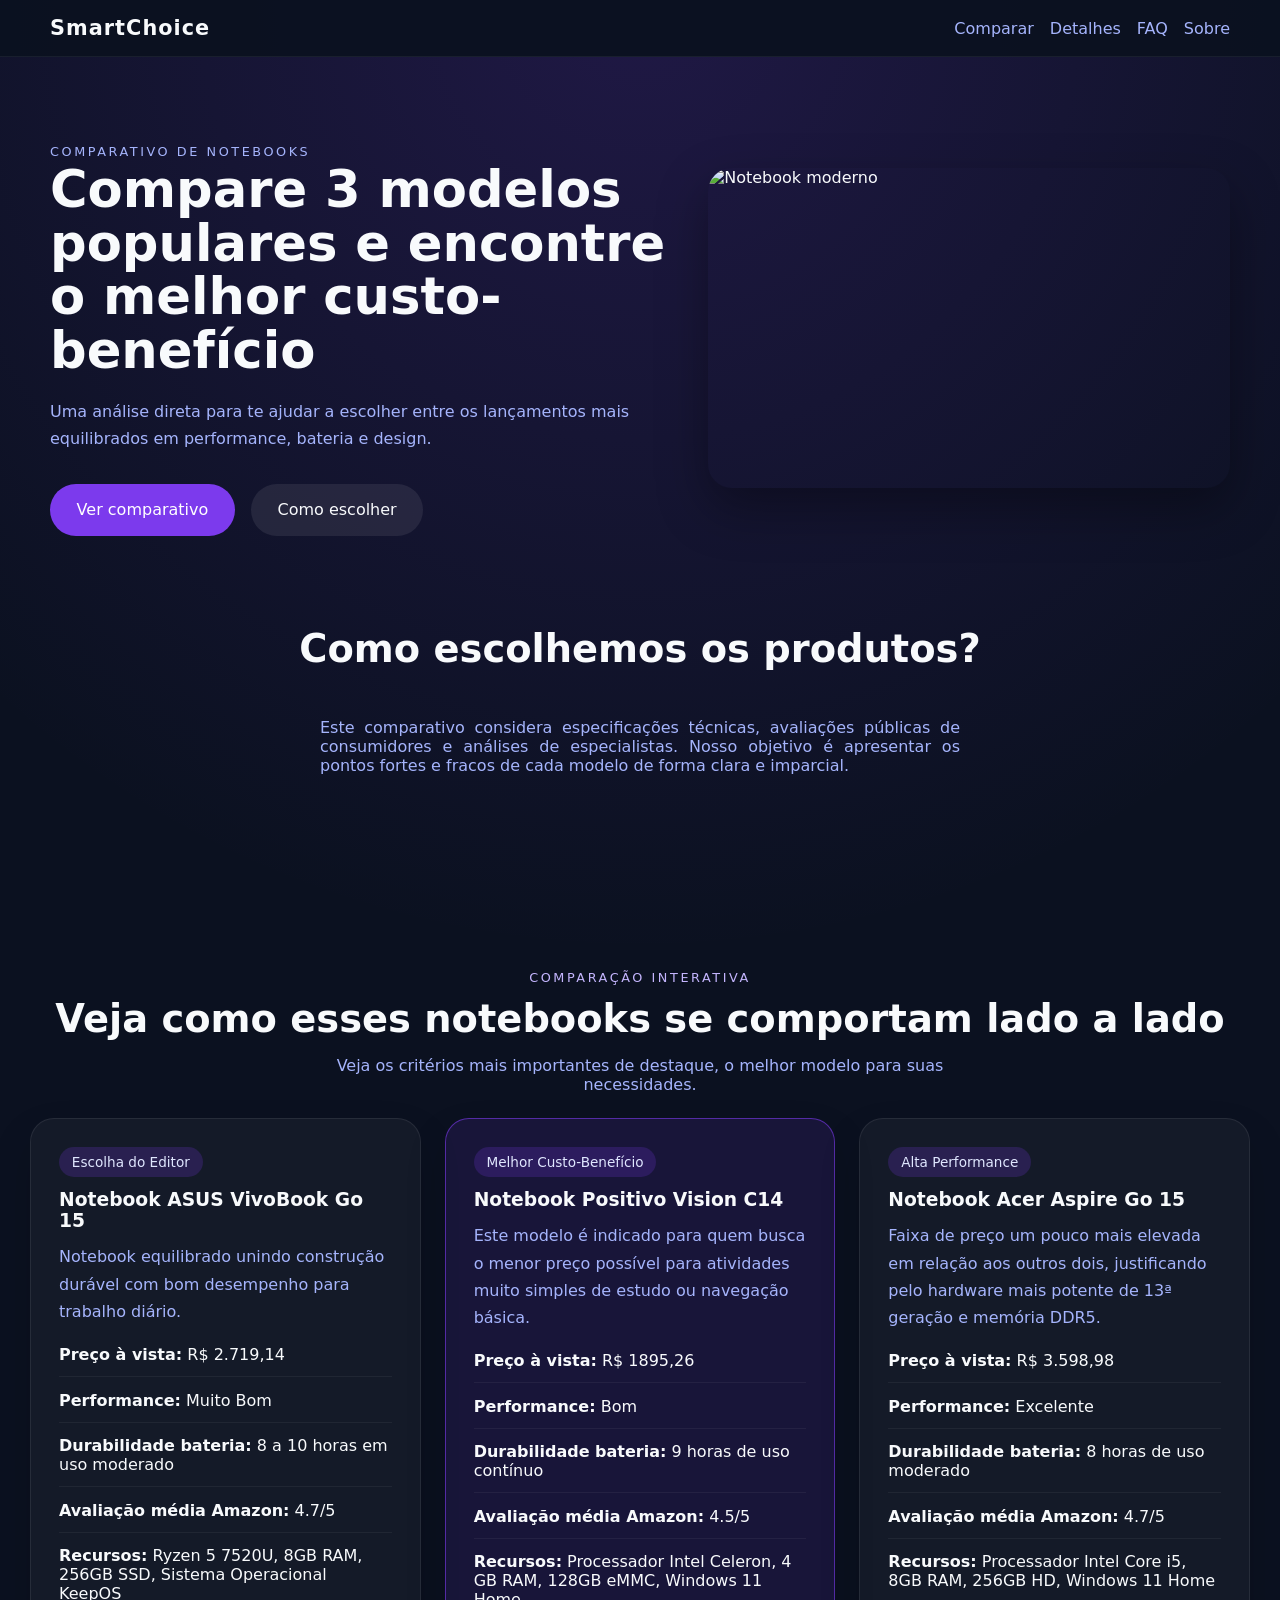
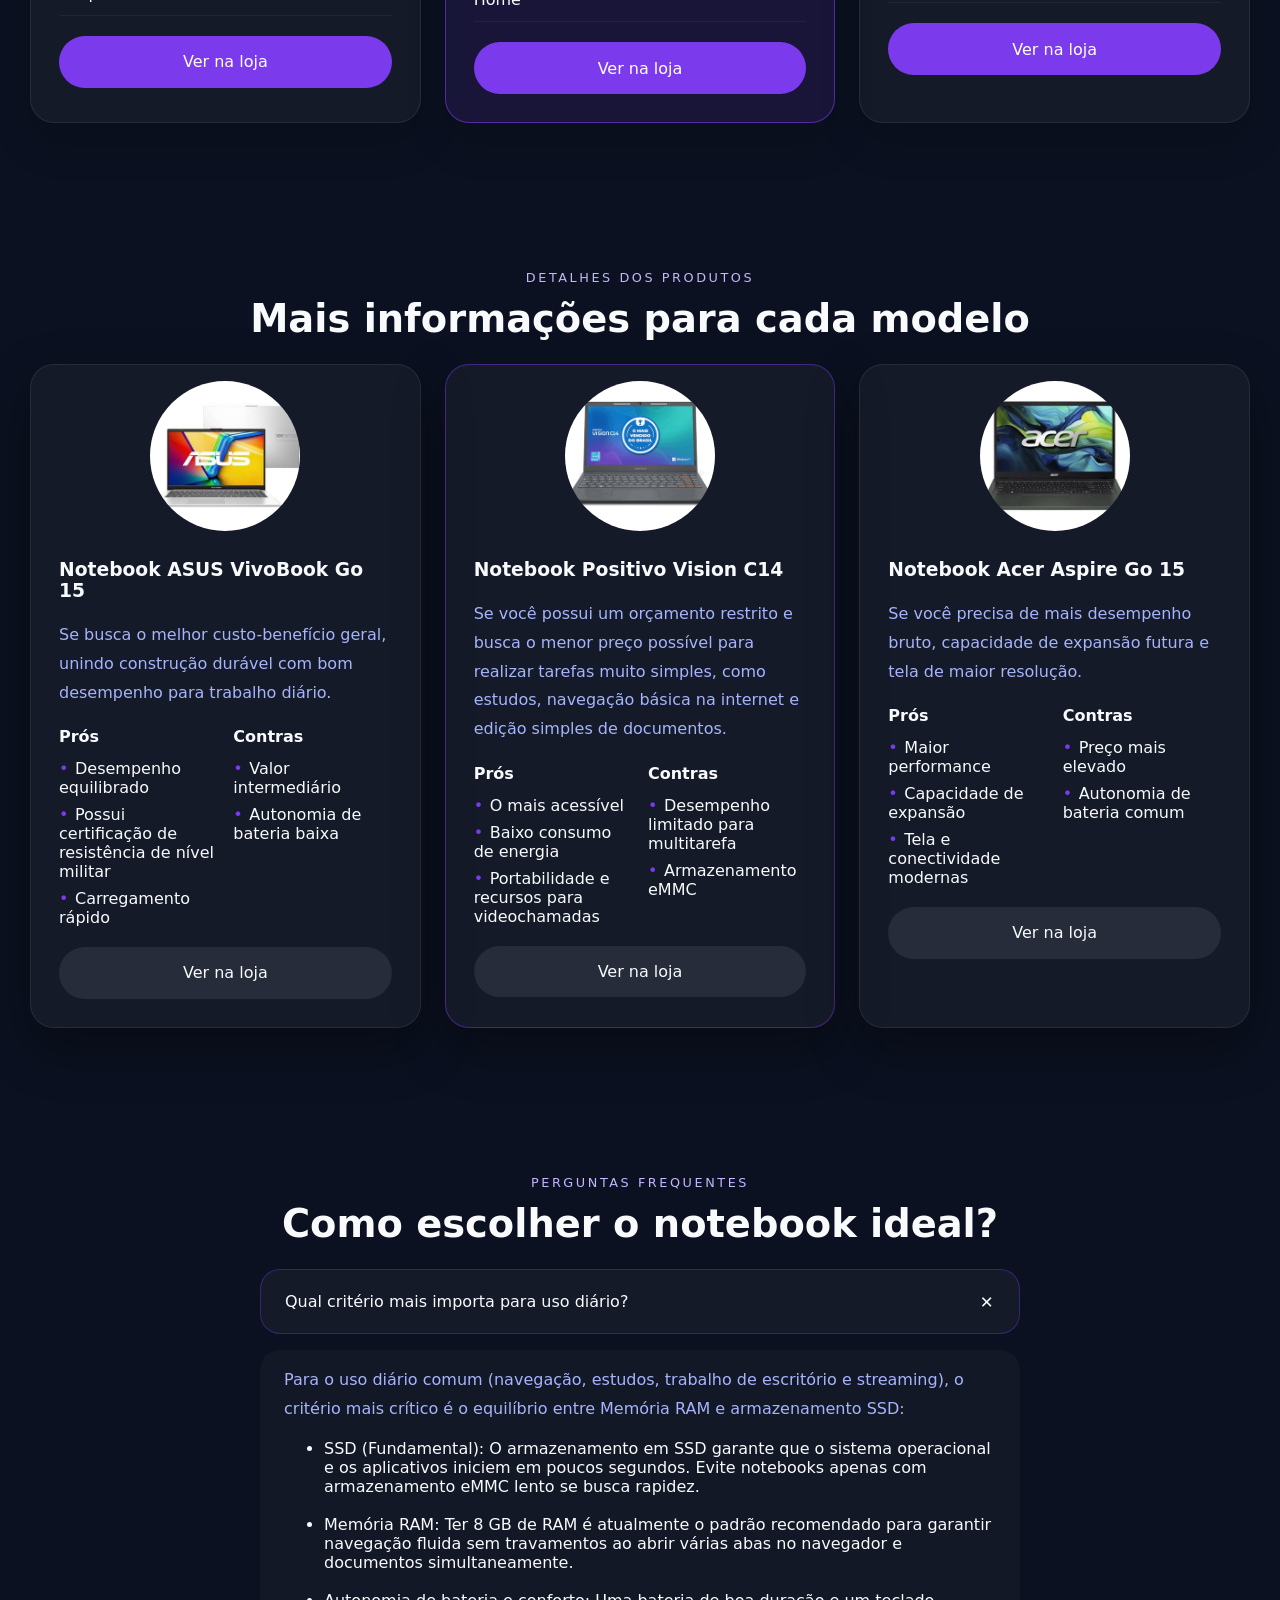
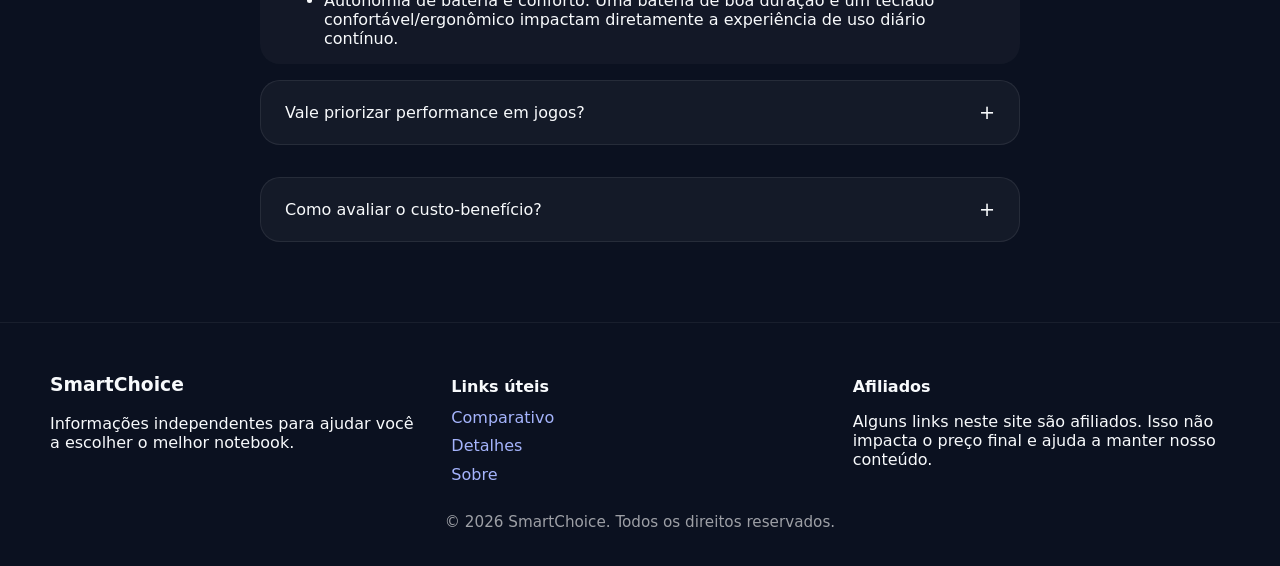
==== commit cb533e72: "atualizações de produtos" ====
--- a/index.html
+++ b/index.html
@@ -4,6 +4,15 @@
 <head>
     <meta charset="UTF-8" />
     <meta name="viewport" content="width=device-width, initial-scale=1.0" />
+    <!-- Google tag (gtag.js) -->
+    <script async src="https://www.googletagmanager.com/gtag/js?id=AW-17976128793"></script>
+    <script>
+        window.dataLayer = window.dataLayer || [];
+        function gtag(){dataLayer.push(arguments);}
+        gtag('js', new Date());
+
+        gtag('config', 'AW-17976128793');
+    </script>
     <title>Comparativo de Produtos | SmartChoice</title>
     <link rel="stylesheet" href="css/style.css" />
 </head>
@@ -72,34 +81,30 @@
                         <p>Notebook equilibrado unindo construção durável com bom desempenho para trabalho diário.</p>
                     </div>
                     <ul class="comparison-list">
-                        <li><strong>Preço:</strong> R$ 2.719,14 </li>
+                        <li><strong>Preço à vista:</strong> R$ 2.719,14 </li>
                         <li><strong>Performance:</strong> Muito Bom</li>
                         <li><strong>Durabilidade bateria:</strong> 8 a 10 horas em uso moderado</li>
                         <li><strong>Avaliação média Amazon:</strong> 4.7/5</li>
                         <li><strong>Recursos:</strong> Ryzen 5 7520U, 8GB RAM, 256GB SSD, Sistema Operacional KeepOS</li>
                     </ul>
-                    <a href="https://link.amazon/B0fWZZ9QC" target="_blank" rel="noopener" class="btn btn-primary">Ver
-                        na
-                        loja</a>
+                    <a href="https://link.amazon/B0fWZZ9QC" target="_blank" rel="noopener" class="btn btn-primary">Ver na loja</a>
                 </div>
 
                 <div class="comparison-card highlight">
                     <div class="card-head">
                         <span class="card-tag">Melhor Custo-Benefício</span>
-                        <h3>Notebook Samsung Galaxy Book Go 14</h3>
-                        <p>O chip Snapdragon é focado em eficiência energética, ideal para quem precisa apenas de navegação na web, pacote Office e consumo de mídia.</p>
+                        <h3>Notebook Positivo Vision C14</h3>
+                        <p>Este modelo é indicado para quem busca o menor preço possível para atividades muito simples de estudo ou navegação básica.</p>
                     </div>
                     <ul class="comparison-list">
-                        <li><strong>Preço:</strong> R$ 2.069,10</li>
+                        <li><strong>Preço à vista:</strong> R$ 1895,26</li>
                         <li><strong>Performance:</strong> Bom</li>
-                        <li><strong>Durabilidade bateria:</strong> 12 horas de uso contínuo</li>
-                        <li><strong>Avaliação média Amazon:</strong> 4.7/5</li>
-                        <li><strong>Recursos:</strong> Processador Snapdragon 7c, 4 GB RAM, 128GB HD, Windows 11 Home
+                        <li><strong>Durabilidade bateria:</strong> 9 horas de uso contínuo</li>
+                        <li><strong>Avaliação média Amazon:</strong> 4.5/5</li>
+                        <li><strong>Recursos:</strong> Processador Intel Celeron, 4 GB RAM, 128GB eMMC, Windows 11 Home
                         </li>
                     </ul>
-                    <a href="https://link.amazon/B00CKFrEO" target="_blank" rel="noopener" class="btn btn-primary">Ver
-                        na
-                        loja</a>
+                    <a href="https://link.amazon/B0i6m3lfK" target="_blank" rel="noopener" class="btn btn-primary">Ver na loja</a>
                 </div>
 
                 <div class="comparison-card">
@@ -110,16 +115,14 @@
                             mais potente de 13ª geração e memória DDR5.</p>
                     </div>
                     <ul class="comparison-list">
-                        <li><strong>Preço:</strong> R$ 3.598,98</li>
+                        <li><strong>Preço à vista:</strong> R$ 3.598,98</li>
                         <li><strong>Performance:</strong> Excelente</li>
                         <li><strong>Durabilidade bateria:</strong> 8 horas de uso moderado</li>
                         <li><strong>Avaliação média Amazon:</strong> 4.7/5</li>
                         <li><strong>Recursos:</strong> Processador Intel Core i5, 8GB RAM, 256GB HD, Windows 11 Home
                         </li>
                     </ul>
-                    <a href="https://link.amazon/B01IWpJRs" target="_blank" rel="noopener" class="btn btn-primary">Ver
-                        na
-                        loja</a>
+                    <a href="https://link.amazon/B01IWpJRs" target="_blank" rel="noopener" class="btn btn-primary">Ver na loja</a>
                 </div>
             </div>
         </section>
@@ -153,7 +156,7 @@
                                 <h4>Contras</h4>
                                 <ul>
                                     <li>Valor intermediário</li>
-                                    <li>Autonomia de bateria inferior à do Samsung</li>
+                                    <li>Autonomia de bateria baixa</li>
                                 </ul>
                             </div>
                         </div>
@@ -165,31 +168,30 @@
 
                 <article class="product-card featured-card">
                     <div class="image-wrapper">
-                        <img src="img/Galaxy book.jpg" alt="Pixel Edge 8" />
+                        <img src="img/Positivo_s.png" alt="Pixel Edge 8" />
                     </div>
 
                     <div class="product-body">
-                        <h3>Notebook Samsung Galaxy Book Go 14</h3>
-                        <p>Se seu foco principal for mobilidade extrema, bateria para o dia todo e o menor custo
-                            possível para tarefas simples.</p>
+                        <h3>Notebook Positivo Vision C14</h3>
+                        <p>Se você possui um orçamento restrito e busca o menor preço possível para realizar tarefas muito simples, como estudos, navegação básica na internet e edição simples de documentos.</p>
                         <div class="pros-cons">
                             <div>
                                 <h4>Prós</h4>
                                 <ul>
                                     <li>O mais acessível</li>
-                                    <li>Alta durabilidade de bateria</li>
-                                    <li>Design fino e leve</li>
+                                    <li>Baixo consumo de energia</li>
+                                    <li>Portabilidade e recursos para videochamadas</li>
                                 </ul>
                             </div>
                             <div>
                                 <h4>Contras</h4>
                                 <ul>
-                                    <li>Desempenho básico</li>
-                                    <li>Limitação para softwares exigentes/pesados</li>
+                                    <li>Desempenho limitado para multitarefa</li>
+                                    <li>Armazenamento eMMC</li>
                                 </ul>
                             </div>
                         </div>
-                        <a href="https://link.amazon/B00CKFrEO" target="_blank" rel="noopener"
+                        <a href="https://link.amazon/B0i6m3lfK" target="_blank" rel="noopener"
                             class="btn btn-secondary">Ver na loja</a>
                     </div>
                 </article>
